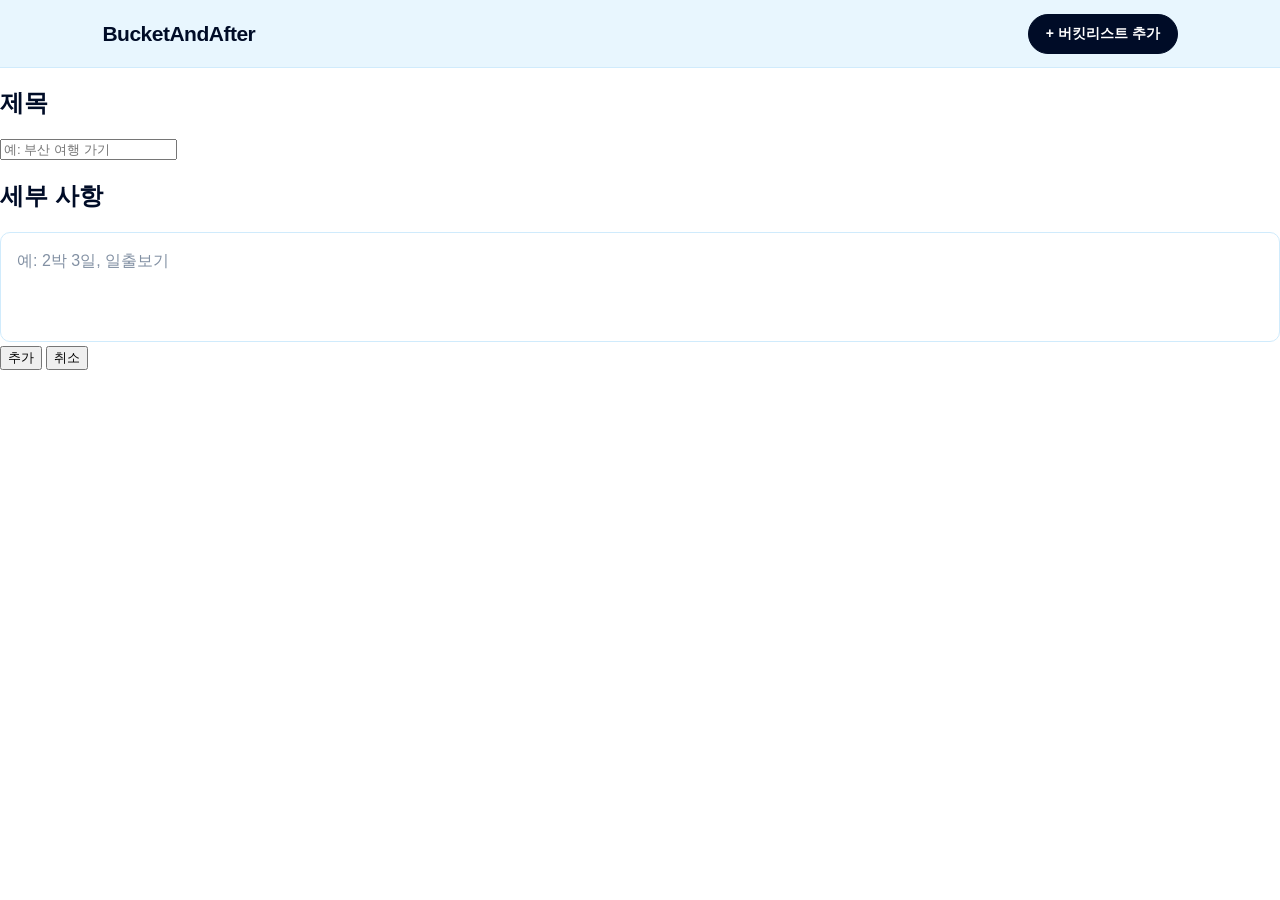
==== frontCode/add-list.html @ 84d2c6fc "chore :: 입력값에 따른 textarea 높이 수정 구현" ====
<!doctype html>
<html lang="ko">
  <head>
    <meta charset="UTF-8" />
    <meta name="viewport" content="width=device-width, initial-scale=1.0" />
    <title>버킷리스트 추가</title>
    <link rel="stylesheet" href="CSS/nav.css" />
    <link rel="stylesheet" href="CSS/addList.css" />
    <link rel="stylesheet" href="CSS/main.css" />
  </head>
  <body>
    <nav>
      <h1><a href="main.html">BucketAndAfter</a></h1>
      <button type="button" onclick="location.href = 'add-list.html'">
        + 버킷리스트 추가
      </button>
    </nav>

    <main>
      <h1 class="add-list-title">새 버킷리스트</h1>
      <form id="bucketForm" novalidate>
        <div class="contents">
          <div class="content">
            <h2>제목</h2>
            <input
              type="text"
              id="listTitle"
              placeholder="예: 부산 여행 가기"
              required
            />
          </div>
          <div class="content">
            <h2>세부 사항</h2>
            <textarea
              id="listInfo"
              placeholder="예: 2박 3일, 일출보기"
              required
            ></textarea>
          </div>
          <p id="formError" class="form-error" role="alert" hidden>텍스트 필드를 전부 채워주세요.</p>
          <div class="form-actions">
            <button type="submit" id="addButton" class="button">추가</button>
            <button
              type="button"
              onclick="window.location.href = 'main.html'"
              id="cancelButton"
              class="button"
            >
              취소
            </button>
          </div>
        </div>
      </form>
    </main>

    <script>
      const bucketForm = document.getElementById("bucketForm");
      const titleField = document.getElementById("listTitle");
      const infoField = document.getElementById("listInfo");
      const formError = document.getElementById("formError");
      const textFields = [titleField, infoField];

      function refreshFieldErrors() {
        const allFieldsFilled = textFields.every((field) => field.value.trim() !== "");
        formError.hidden = allFieldsFilled;

        textFields.forEach((field) => {
          const isInvalid = field.value.trim() === "" && !allFieldsFilled;
          field.classList.toggle("input-error", isInvalid);
          field.setAttribute("aria-invalid", String(isInvalid));
        });
      }

      textFields.forEach((field) => field.addEventListener("input", refreshFieldErrors));

      bucketForm.addEventListener("submit", function (event) {
        event.preventDefault();

        refreshFieldErrors();

        const firstEmptyField = textFields.find((field) => field.value.trim() === "");
        if (firstEmptyField) {
          firstEmptyField.focus();
          return;
        }

        const bucketLists = JSON.parse(
          localStorage.getItem("bucketLists") || "[]",
        ); //원래 스토리지 데이터 가져오기
        bucketLists.push({
          title: titleField.value.trim(),
          info: infoField.value.trim(),
        });
        localStorage.setItem("bucketLists", JSON.stringify(bucketLists));
        window.location.href = "main.html";
      });
    </script>
    <script src="textarea-autogrow.js"></script>
  </body>
</html>
---- frontCode/CSS/nav.css ----
:root {
  --main-100: #e8f6fe;
  --main-300: #d0ebfc;
  --main-600: #94d0fb;
  --main-800: #000c27;
  --bg: #ffffff;
  --paper: #ffffff;
  --ink: var(--main-800);
  --ink-soft: #53657e;
  --line: var(--main-300);
  --accent: var(--main-800);
  --accent-hover: #287fbd;
  --accent-soft: var(--main-100);
  --done: #64758b;
  --placeholder: #8290a3;
  --radius: 10px;
}

* { box-sizing: border-box; }

body {
  min-height: 100vh;
  margin: 0;
  display: flex;
  flex-direction: column;
  font-family: Arial, sans-serif;
  font-size: 16px;
  background: var(--bg);
  color: var(--ink);
}

nav {
  position: fixed;
  inset: 0 0 auto;
  z-index: 1000;
  display: flex;
  align-items: center;
  justify-content: space-between;
  width: 100%;
  height: 68px;
  padding: 0 clamp(20px, 8vw, 120px);
  color: var(--accent);
  background: var(--accent-soft);
  border-bottom: 1px solid var(--line);
}

nav h1 { margin: 0; font-size: 21px; font-weight: 800; letter-spacing: -.5px; }
nav h1 a { color: inherit; text-decoration: none; }

nav button {
  padding: 10px 17px;
  border: 1px solid var(--accent);
  border-radius: 999px;
  color: #fff;
  background: var(--accent);
  font-size: 14px;
  font-weight: 700;
  cursor: pointer;
  transition: background .16s ease, transform .16s ease;
}

nav button:hover { background: var(--accent-hover); transform: translateY(-1px); }

footer {
  height: 54px;
  flex-shrink: 0;
  margin-top: 40px;
  background: var(--accent-soft);
  border-top: 1px solid var(--line);
}

.pri-btn, .sec-btn {
  padding: 10px 20px;
  border: 1px solid var(--accent);
  border-radius: var(--radius);
  font-size: 14px;
  font-weight: 700;
  cursor: pointer;
  transition: background .16s ease, color .16s ease;
}

.pri-btn { color: #fff; background: var(--accent); }
.pri-btn:hover { background: var(--accent-hover); }
.sec-btn { color: var(--accent); background: #fff; }
.sec-btn:hover { color: #fff; background: var(--accent-hover); border-color: var(--accent-hover); }

textarea {
  width: 100%;
  min-width: 0;
  min-height: 110px;
  padding: 15px 16px;
  border: 1px solid var(--line);
  border-radius: var(--radius);
  color: var(--ink);
  background: #fff;
  font: inherit;
  line-height: 1.6;
  overflow-y: hidden;
  resize: none;
}

textarea::placeholder { color: var(--placeholder); }
textarea:focus { outline: 3px solid var(--main-100); border-color: var(--main-600); }

@media (max-width: 600px) {
  nav { height: 62px; padding-inline: 16px; }
  nav h1 { font-size: 18px; }
  nav button { padding: 9px 12px; font-size: 12px; }
}
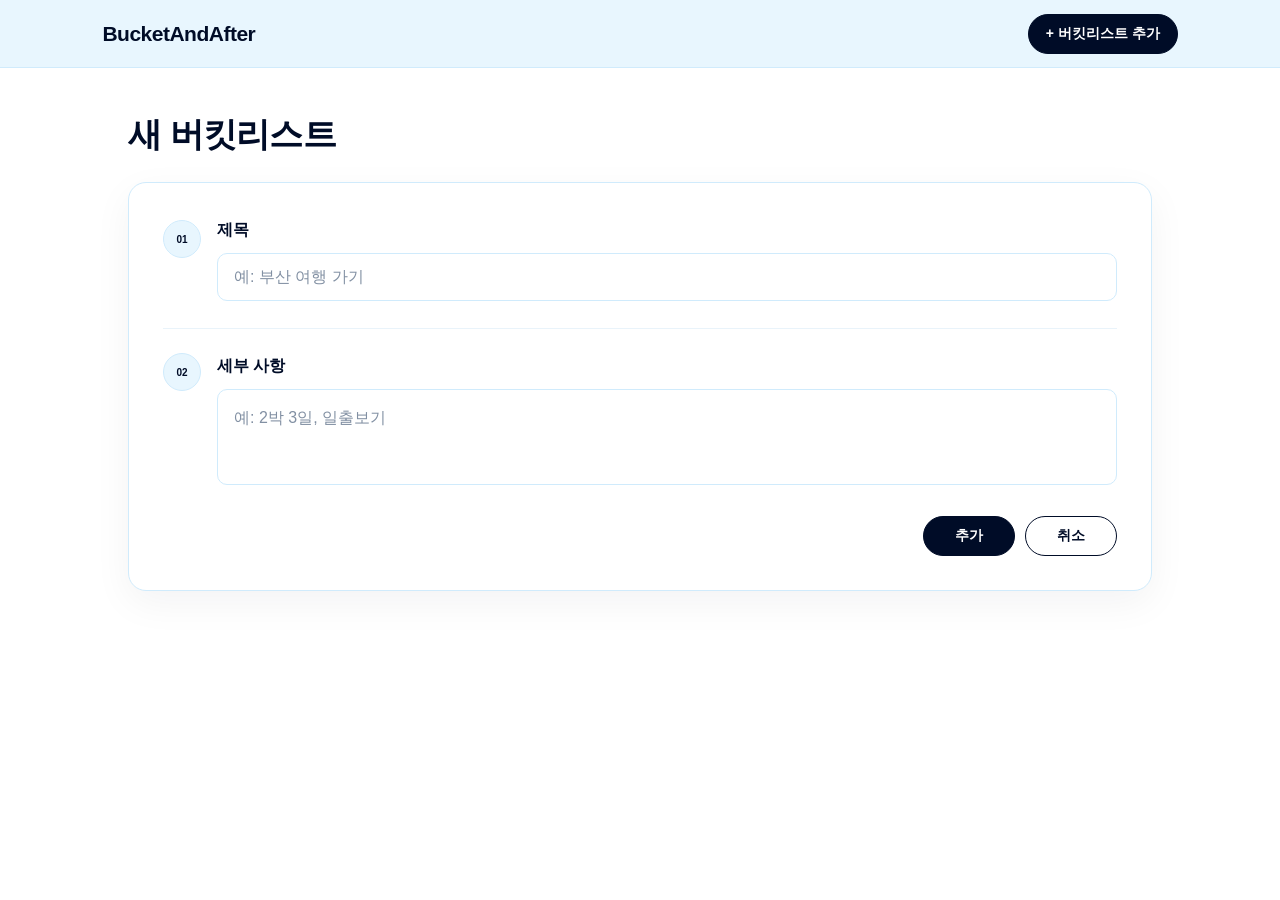
==== commit e0bf9750: "fix : 제목 입력칸 엔터시 액션 수정 - 세부사항 입력 한 상태에서 제목 입력칸 엔터 입력 시 자동 등록 되는 문제 수정" ====
--- a/frontCode/add-list.html
+++ b/frontCode/add-list.html
@@ -60,6 +60,13 @@
       const formError = document.getElementById("formError");
       const textFields = [titleField, infoField];
 
+      titleField.addEventListener("keydown", (event) => {
+        if (event.key === "Enter") {
+          event.preventDefault();
+          infoField.focus();
+        }
+      });
+
       function refreshFieldErrors() {
         const allFieldsFilled = textFields.every((field) => field.value.trim() !== "");
         formError.hidden = allFieldsFilled;
--- a/frontCode/CSS/addList.css
+++ b/frontCode/CSS/addList.css
@@ -0,0 +1,29 @@
+.add-list-title { margin: 0 0 24px; color: var(--main-800); font-size: clamp(27px, 4vw, 34px); letter-spacing: -.8px; }
+
+#bucketForm { overflow: auto; padding: clamp(18px, 4vw, 34px); border: 1px solid var(--line); border-radius: 18px; background: #fff; box-shadow: 0 12px 38px rgba(0, 12, 39, .05); }
+#bucketForm .contents { counter-reset: form-step; }
+#bucketForm .content { position: relative; margin: 0; padding: 0 0 27px 54px; counter-increment: form-step; }
+#bucketForm .content + .content { padding-top: 24px; border-top: 1px solid #e9f3fa; }
+#bucketForm .content::before { position: absolute; top: 0; left: 0; display: grid; place-items: center; width: 36px; height: 36px; border: 1px solid var(--main-300); border-radius: 50%; color: var(--main-800); background: var(--main-100); content: counter(form-step, decimal-leading-zero); font-size: 10px; font-weight: 800; }
+#bucketForm .content + .content::before { top: 24px; }
+#bucketForm .content h2 { margin: 3px 0 12px; color: var(--main-800); font-size: 16px; }
+#bucketForm .form-error { margin: 0 0 18px 54px; color: #b42318; font-size: 13px; font-weight: 700; }
+#bucketForm .form-error[hidden] { display: none; }
+#bucketForm input[type="text"] { display: block; width: 100%; padding: 14px 16px; border: 1px solid var(--line); border-radius: var(--radius); color: var(--ink); background: #fff; font: inherit; }
+#bucketForm input[type="text"]::placeholder { color: var(--placeholder); }
+#bucketForm input[type="text"]:focus { outline: 3px solid var(--main-100); border-color: var(--main-600); }
+#bucketForm textarea { display: block; min-height: 96px; }
+#bucketForm input[type="text"].input-error, #bucketForm textarea.input-error { border-color: #b42318; }
+#bucketForm input[type="text"].input-error:focus, #bucketForm textarea.input-error:focus { outline: 3px solid #fce8e6; border-color: #b42318; }
+#bucketForm .form-actions { display: flex; justify-content: flex-end; gap: 10px; padding-top: 4px; }
+#bucketForm .button { min-width: 92px; padding: 10px 18px; border: 1px solid var(--main-800); border-radius: 999px; font-size: 14px; font-weight: 700; cursor: pointer; transition: background .16s ease, color .16s ease; }
+#addButton { color: #fff; background: var(--main-800); }
+#cancelButton { color: var(--main-800); background: #fff; }
+#addButton:hover, #cancelButton:hover { color: #fff; background: var(--accent-hover); border-color: var(--accent-hover); }
+
+@media (max-width: 600px) {
+  #bucketForm { padding: 18px; border-radius: 14px; }
+  #bucketForm .content { padding-left: 46px; }
+  #bucketForm .content::before { width: 32px; height: 32px; }
+  #bucketForm .form-error { margin-left: 46px; }
+}
--- a/frontCode/CSS/main.css
+++ b/frontCode/CSS/main.css
@@ -0,0 +1,43 @@
+main {
+  width: min(100%, 1120px);
+  margin: 0 auto;
+  padding: 112px 48px 52px;
+}
+
+.container { flex: 1; }
+.list-intro { margin-bottom: 24px; }
+.eyebrow { margin: 0 0 9px; color: #287fbd; font-size: 11px; font-weight: 800; letter-spacing: 1.8px; }
+.page-title { margin: 0; color: var(--main-800); font-size: clamp(28px, 4vw, 36px); letter-spacing: -1.1px; }
+.page-description { margin: 10px 0 0; color: var(--ink-soft); font-size: 14px; }
+
+.list-timeline { position: relative; margin: 0; padding: 0; list-style: none; }
+.list-timeline::before { position: absolute; top: 22px; bottom: 28px; left: 22px; width: 2px; background: var(--main-300); content: ""; }
+.timeline-item { position: relative; margin: 0; }
+.timeline-link { position: relative; display: grid; grid-template-columns: 46px minmax(0, 1fr) auto; align-items: center; gap: 15px; min-height: 82px; padding: 13px 16px 13px 0; color: inherit; text-decoration: none; border-bottom: 1px solid #e9f3fa; }
+.timeline-item.completed .timeline-title { color: #64758b; text-decoration: line-through; text-decoration-color: var(--main-600); }
+.timeline-link:hover .timeline-title { color: #287fbd; }
+.timeline-number { z-index: 1; display: grid; place-items: center; width: 46px; height: 46px; border: 1px solid var(--main-300); border-radius: 50%; color: var(--main-800); background: #fff; font-size: 11px; font-weight: 800; }
+.timeline-copy { display: grid; gap: 6px; min-width: 0; }
+.timeline-title { overflow: hidden; color: var(--main-800); font-size: 15px; font-weight: 700; text-overflow: ellipsis; white-space: nowrap; }
+.timeline-info { overflow: hidden; color: var(--ink-soft); font-size: 12px; line-height: 1.5; text-overflow: ellipsis; white-space: nowrap; }
+.timeline-date { color: #53657e; font-size: 11px; font-weight: 700; white-space: nowrap; }
+.timeline-item.completed .timeline-number { background: var(--main-300); }
+.timeline-item.completed .timeline-title { color: #64758b; text-decoration: line-through; text-decoration-color: #64758b; }
+
+.empty-state { min-height: 290px; padding: 38px 20px; display: flex; flex-direction: column; align-items: center; justify-content: center; text-align: center; border: 1px dashed var(--main-600); border-radius: 16px; background: #f8fcff; }
+.empty-state[hidden] { display: none; }
+.empty-icon { display: grid; place-items: center; width: 48px; height: 48px; margin-bottom: 13px; border-radius: 15px; color: var(--main-800); background: var(--main-100); font-size: 24px; }
+.empty-state h2 { margin: 0 0 7px; color: var(--main-800); font-size: 18px; }
+.empty-state p { margin: 0 0 18px; color: var(--ink-soft); font-size: 13px; }
+.empty-action { padding: 11px 17px; border-radius: 999px; color: #fff; background: var(--main-800); font-size: 13px; font-weight: 700; text-decoration: none; }
+.empty-action:hover { background: var(--accent-hover); }
+
+@media (max-width: 700px) {
+  main { padding: 96px 20px 38px; }
+  .timeline-link { grid-template-columns: 42px minmax(0, 1fr); gap: 12px; padding-right: 0; }
+  .timeline-number { width: 42px; height: 42px; }
+  .timeline-date { grid-column: 2; justify-self: start; }
+  .timeline-copy { align-self: end; }
+  .timeline-title, .timeline-info { white-space: normal; }
+  .list-timeline::before { left: 20px; }
+}
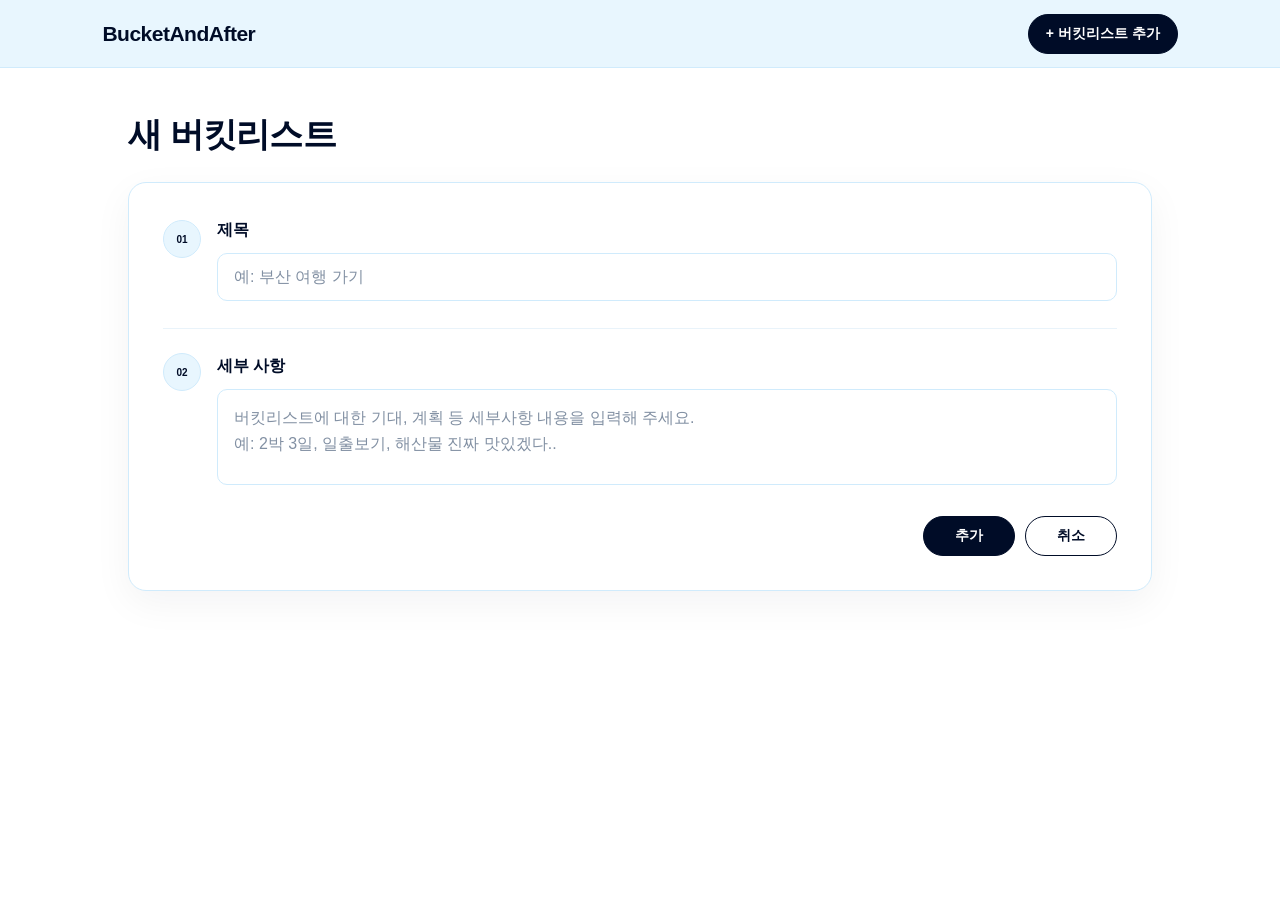
==== commit a322864e: "refact : 간단한 코드 리팩토링 및 메세지 수정 - JS 폴더 구분 - 중복된 달성일 포맷 함수 공통 모듈로 분리" ====
--- a/frontCode/add-list.html
+++ b/frontCode/add-list.html
@@ -33,7 +33,7 @@
             <h2>세부 사항</h2>
             <textarea
               id="listInfo"
-              placeholder="예: 2박 3일, 일출보기"
+              placeholder="버킷리스트에 대한 기대, 계획 등 세부사항 내용을 입력해 주세요. &#13;&#10;예: 2박 3일, 일출보기, 해산물 진짜 맛있겠다.."
               required
             ></textarea>
           </div>
--- a/frontCode/CSS/main.css
+++ b/frontCode/CSS/main.css
@@ -6,7 +6,7 @@
 
 .container { flex: 1; }
 .list-intro { margin-bottom: 24px; }
-.eyebrow { margin: 0 0 9px; color: #287fbd; font-size: 11px; font-weight: 800; letter-spacing: 1.8px; }
+.eyebrow { margin: 0 0 9px; color: #287fbd; font-size: 11px; font-weight: 800; letter-spacing: 0.5px; }
 .page-title { margin: 0; color: var(--main-800); font-size: clamp(28px, 4vw, 36px); letter-spacing: -1.1px; }
 .page-description { margin: 10px 0 0; color: var(--ink-soft); font-size: 14px; }
 
